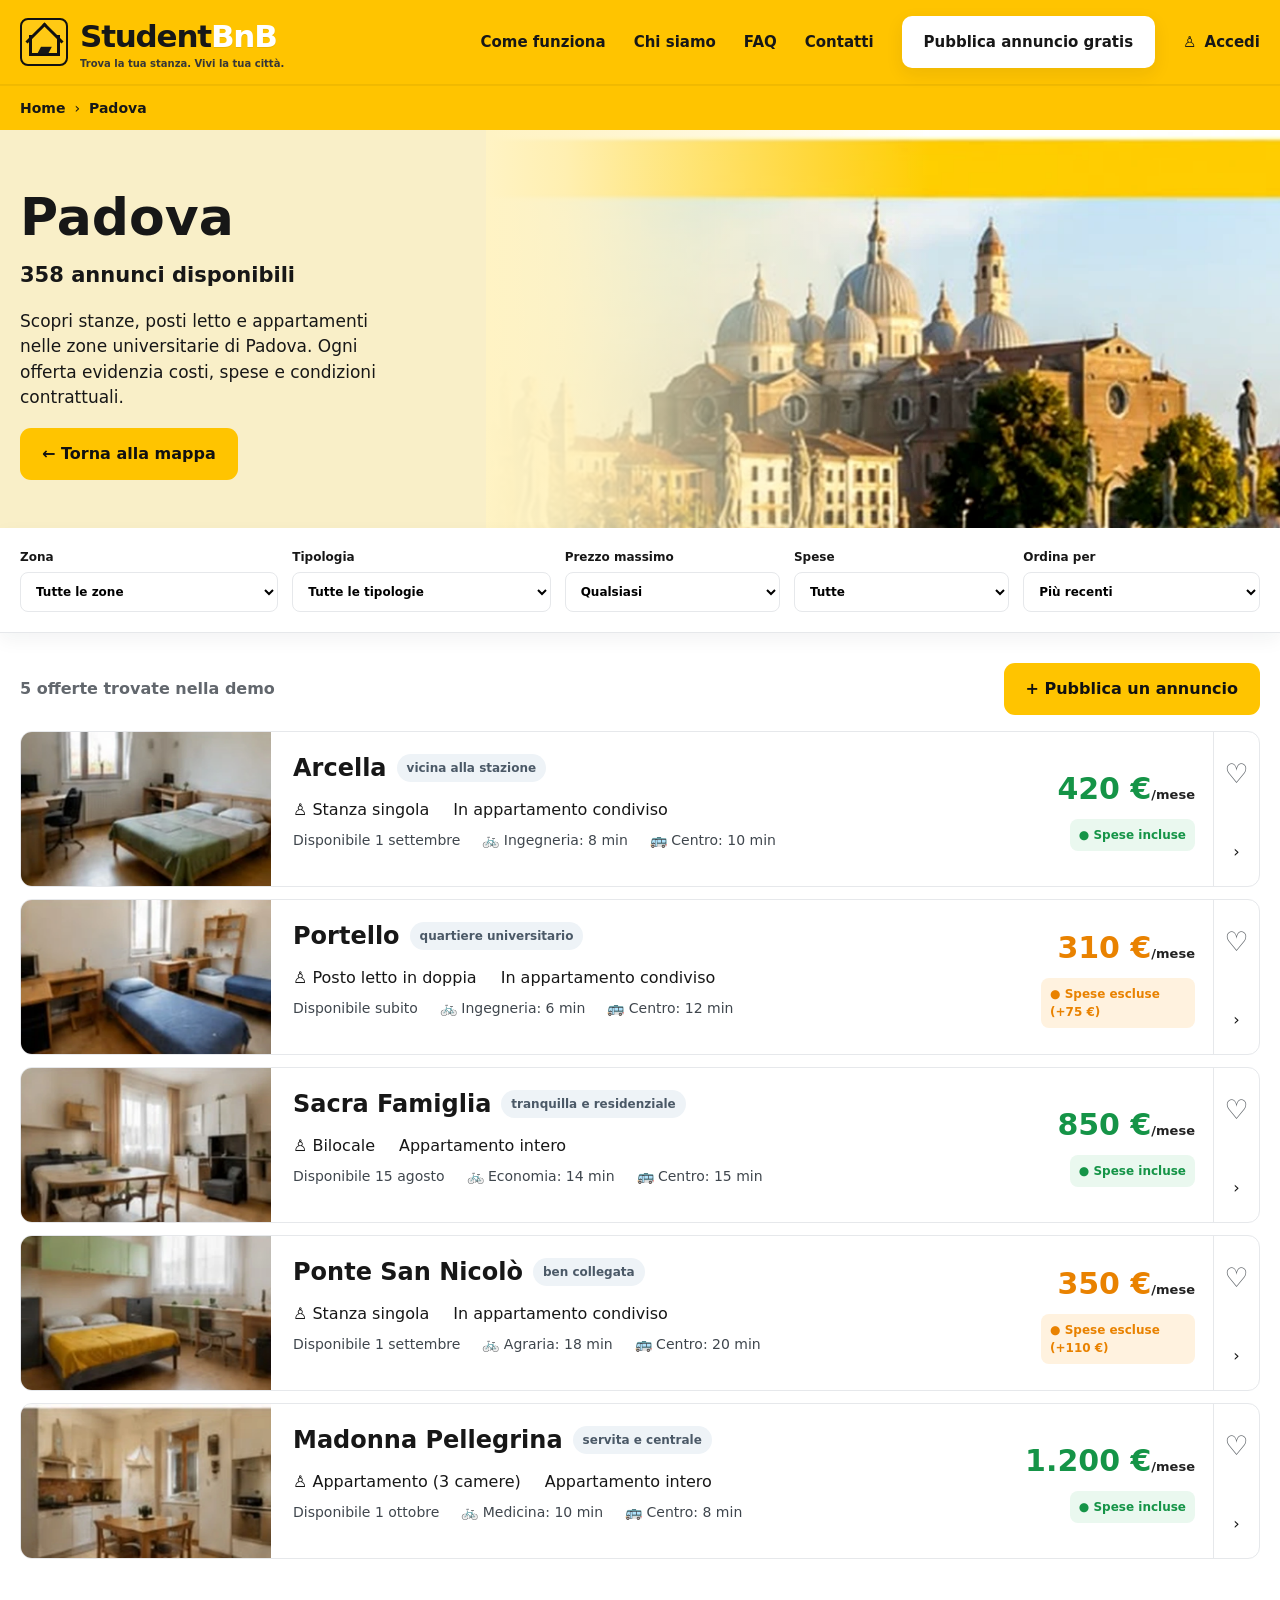
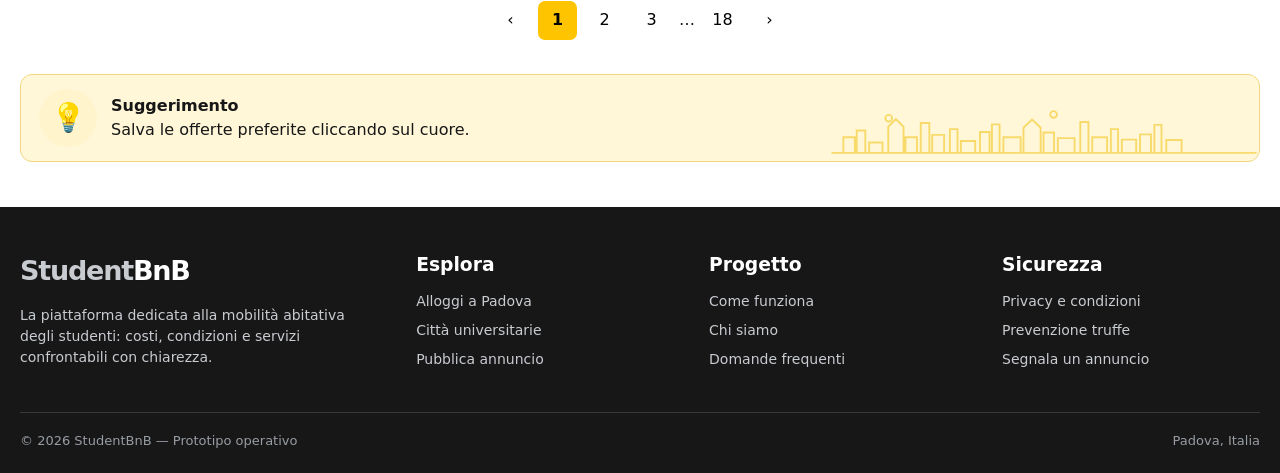
==== padova.html @ 57653663 "Add files via upload" ====
<!doctype html>
<html lang="it">
<head>

<meta charset="utf-8">
<meta name="viewport" content="width=device-width,initial-scale=1">
<meta name="theme-color" content="#ffc400">
<link rel="stylesheet" href="assets/css/style.css">

<title>Alloggi per studenti a Padova | StudentBnB</title>
<meta name="description" content="Stanze, posti letto e appartamenti per studenti a Padova con costi, spese e condizioni confrontabili.">
</head>
<body>

<header class="site-header">
  <div class="container header-inner">
    <a class="brand" href="index.html" aria-label="StudentBnB home">
      <span class="brand-icon" aria-hidden="true"><span class="brand-cap">▰</span></span>
      <span>Student<strong>BnB</strong><small>Trova la tua stanza. Vivi la tua città.</small></span>
    </a>
    <button class="menu-button" aria-label="Apri il menu" aria-expanded="false">☰</button>
    <nav class="main-nav" aria-label="Navigazione principale">
      <a href="index.html#come-funziona">Come funziona</a>
      <a href="index.html#chi-siamo">Chi siamo</a>
      <a href="index.html#faq">FAQ</a>
      <a href="index.html#contatti">Contatti</a>
      <a class="header-cta" href="pubblica.html">Pubblica annuncio gratis</a>
      <a class="account-link" href="#" data-login>♙ <span data-account-label>Accedi</span></a>
    </nav>
  </div>
</header>
<div class="breadcrumb"><div class="container"><a href="index.html">Home</a><span>›</span><strong>Padova</strong></div></div>
<main>
  <section class="city-hero">
    <div class="city-hero-bg" style="background-image:url('assets/img/padova-hero.webp')"></div>
    <div class="container">
      <h1>Padova</h1>
      <h2>358 annunci disponibili</h2>
      <p>Scopri stanze, posti letto e appartamenti nelle zone universitarie di Padova. Ogni offerta evidenzia costi, spese e condizioni contrattuali.</p>
      <a class="btn btn-yellow" href="index.html">← Torna alla mappa</a>
    </div>
  </section>

  <section class="filters" aria-label="Filtri degli annunci">
    <div class="container filter-grid">
      <label>Zona
        <select id="filter-zone">
          <option value="">Tutte le zone</option>
          <option>Arcella</option><option>Portello</option><option>Sacra Famiglia</option>
          <option>Ponte San Nicolò</option><option>Madonna Pellegrina</option>
        </select>
      </label>
      <label>Tipologia
        <select id="filter-type">
          <option value="">Tutte le tipologie</option>
          <option>Stanza singola</option><option>Posto letto in doppia</option>
          <option>Bilocale</option><option>Appartamento (3 camere)</option>
        </select>
      </label>
      <label>Prezzo massimo
        <select id="filter-price">
          <option value="">Qualsiasi</option><option value="350">€ 350</option>
          <option value="450">€ 450</option><option value="700">€ 700</option><option value="1000">€ 1.000</option>
        </select>
      </label>
      <label>Spese
        <select id="filter-expenses">
          <option value="">Tutte</option><option value="included">Incluse</option><option value="excluded">Escluse</option>
        </select>
      </label>
      <label>Ordina per
        <select id="filter-sort">
          <option value="recent">Più recenti</option><option value="price-asc">Prezzo crescente</option>
          <option value="price-desc">Prezzo decrescente</option><option value="zone">Zona</option>
        </select>
      </label>
    </div>
  </section>

  <section class="container">
    <div class="results-bar"><strong id="result-count">5 offerte trovate nella demo</strong><a href="pubblica.html" class="btn btn-yellow">+ Pubblica un annuncio</a></div>
    <div id="listing-results" class="listings" aria-live="polite"></div>
    <div class="pagination" aria-label="Paginazione"><button class="page-btn">‹</button><button class="page-btn active">1</button><button class="page-btn">2</button><button class="page-btn">3</button><span>…</span><button class="page-btn">18</button><button class="page-btn">›</button></div>
    <div class="tip-strip"><span class="icon-circle">💡</span><div><strong>Suggerimento</strong><br><span>Salva le offerte preferite cliccando sul cuore.</span></div></div>
  </section>
</main>

<footer class="site-footer" id="contatti">
  <div class="container">
    <div class="footer-grid">
      <div>
        <a class="brand" href="index.html" style="font-size:27px"><span>Student<strong>BnB</strong></span></a>
        <p>La piattaforma dedicata alla mobilità abitativa degli studenti: costi, condizioni e servizi confrontabili con chiarezza.</p>
      </div>
      <div><h3>Esplora</h3><div class="footer-links"><a href="padova.html">Alloggi a Padova</a><a href="index.html#citta">Città universitarie</a><a href="pubblica.html">Pubblica annuncio</a></div></div>
      <div><h3>Progetto</h3><div class="footer-links"><a href="index.html#come-funziona">Come funziona</a><a href="index.html#chi-siamo">Chi siamo</a><a href="index.html#faq">Domande frequenti</a></div></div>
      <div><h3>Sicurezza</h3><div class="footer-links"><a href="privacy.html">Privacy e condizioni</a><a href="privacy.html#sicurezza">Prevenzione truffe</a><a href="mailto:segnalazioni@studentbnb.it">Segnala un annuncio</a></div></div>
    </div>
    <div class="footer-bottom"><span>© 2026 StudentBnB — Prototipo operativo</span><span>Padova, Italia</span></div>
  </div>
</footer>
<div class="modal-backdrop" id="login-modal" role="dialog" aria-modal="true" aria-labelledby="login-title">
  <div class="modal">
    <button class="modal-close" data-close-modal aria-label="Chiudi">×</button>
    <h2 id="login-title">Accedi alla demo</h2>
    <p>Salva i preferiti e ritrova gli annunci pubblicati da questo dispositivo.</p>
    <form id="login-form">
      <div class="field"><label for="login-email">Email</label><input id="login-email" name="email" type="email" required placeholder="nome@email.it"></div>
      <button class="btn btn-yellow btn-block" type="submit">Continua</button>
    </form>
  </div>
</div>
<div id="toast" class="toast" role="status" aria-live="polite"></div>
<script src="assets/js/data.js"></script>
<script src="assets/js/app.js"></script>
</body>
</html>
---- assets/css/style.css ----
:root{
  --yellow:#ffc400;
  --yellow-dark:#e9ad00;
  --yellow-soft:#fff7d8;
  --ink:#171717;
  --muted:#62676d;
  --line:#e6e8eb;
  --paper:#ffffff;
  --green:#159447;
  --green-soft:#eaf8ef;
  --orange:#e98200;
  --orange-soft:#fff2df;
  --blue:#168bd2;
  --shadow:0 12px 35px rgba(20,31,45,.10);
  --shadow-sm:0 6px 18px rgba(20,31,45,.08);
  --radius:18px;
  --max:1240px;
}
*{box-sizing:border-box}
html{scroll-behavior:smooth}
body{margin:0;font-family:Inter,ui-sans-serif,system-ui,-apple-system,BlinkMacSystemFont,"Segoe UI",sans-serif;color:var(--ink);background:#fff;line-height:1.5}
img{max-width:100%;display:block}
a{color:inherit;text-decoration:none}
button,input,select,textarea{font:inherit}
button{cursor:pointer}
.container{width:min(var(--max),calc(100% - 40px));margin-inline:auto}
.visually-hidden{position:absolute!important;width:1px;height:1px;padding:0;margin:-1px;overflow:hidden;clip:rect(0,0,0,0);white-space:nowrap;border:0}
.hidden{display:none!important}

/* Header */
.site-header{position:sticky;top:0;z-index:50;background:var(--yellow);border-bottom:1px solid rgba(0,0,0,.06)}
.header-inner{height:84px;display:flex;align-items:center;gap:28px}
.brand{display:flex;align-items:center;gap:12px;font-size:31px;font-weight:900;letter-spacing:-1.2px;white-space:nowrap}
.brand-icon{width:48px;height:48px;border:2.5px solid #111;border-radius:8px;display:grid;place-items:center;position:relative;background:rgba(255,255,255,.08)}
.brand-icon:before{content:"";width:25px;height:18px;border:3px solid #111;border-top:0;position:absolute;bottom:8px}
.brand-icon:after{content:"";position:absolute;width:24px;height:24px;border-left:3px solid #111;border-top:3px solid #111;transform:rotate(45deg);top:8px}
.brand-cap{position:absolute;z-index:2;font-size:19px;top:14px}
.brand strong{color:white;text-shadow:0 1px 0 rgba(0,0,0,.08)}
.brand small{display:block;font-size:10px;font-weight:600;letter-spacing:0;color:#373737;margin-top:-4px}
.main-nav{margin-left:auto;display:flex;align-items:center;gap:28px;font-size:15px;font-weight:650}
.main-nav a:hover{text-decoration:underline;text-underline-offset:5px}
.header-cta{background:#fff;padding:15px 22px;border-radius:10px;box-shadow:var(--shadow-sm);font-weight:800!important;text-decoration:none!important}
.account-link{display:flex;align-items:center;gap:8px}
.menu-button{display:none;border:0;background:transparent;font-size:27px;padding:8px}

/* Common */
.btn{border:0;border-radius:11px;padding:14px 22px;font-weight:800;display:inline-flex;align-items:center;justify-content:center;gap:9px;transition:.2s transform,.2s box-shadow,.2s background}
.btn:hover{transform:translateY(-1px);box-shadow:var(--shadow-sm)}
.btn-yellow{background:var(--yellow);color:#111}
.btn-dark{background:#171717;color:#fff}
.btn-white{background:#fff;color:#111;border:1px solid var(--line)}
.btn-green{background:#13a34a;color:#fff}
.btn-blue{background:#168bd2;color:#fff}
.btn-block{width:100%}
.section-title{font-size:34px;line-height:1.15;margin:0 0 24px;letter-spacing:-.8px}
.kicker{text-transform:uppercase;letter-spacing:.12em;font-weight:850;color:#997100;font-size:12px}
.card{border:1px solid var(--line);background:#fff;border-radius:var(--radius);box-shadow:var(--shadow-sm)}
.pill{display:inline-flex;align-items:center;gap:6px;background:#eef3f7;color:#4b5967;padding:5px 10px;border-radius:999px;font-size:12px;font-weight:700}
.notice{border-radius:12px;padding:14px 16px;background:var(--yellow-soft);border:1px solid #f4dd82}
.icon-circle{width:58px;height:58px;border-radius:50%;display:grid;place-items:center;background:#fff4cc;font-size:28px}
.breadcrumb{background:var(--yellow);border-top:1px solid rgba(0,0,0,.05);font-size:14px}
.breadcrumb .container{height:44px;display:flex;align-items:center;gap:9px}
.breadcrumb a{font-weight:650}

/* Homepage */
.home-hero{padding:48px 0 20px;overflow:hidden}
.hero-grid{display:grid;grid-template-columns:minmax(360px,.82fr) minmax(560px,1.18fr);align-items:start;gap:20px}
.hero-copy{padding-top:28px;position:relative;z-index:2}
.hero-copy h1{font-size:58px;line-height:1.04;letter-spacing:-2.4px;margin:0 0 24px;max-width:540px}
.hero-copy h1 span{color:var(--yellow-dark)}
.hero-copy>p{font-size:21px;max-width:430px;margin:0 0 28px;color:#333}
.search-card{width:min(390px,100%);padding:24px;border-radius:18px;background:#fff;border:1px solid var(--line);box-shadow:var(--shadow)}
.search-card h2{font-size:24px;margin:0 0 4px}
.search-card p{margin:0 0 18px;color:var(--muted)}
.field{display:grid;gap:7px;margin-bottom:15px}
.field label,.field-label{font-weight:750;font-size:14px}
.field input,.field select,.field textarea,.select-control{width:100%;border:1px solid #d7dade;border-radius:10px;padding:13px 14px;background:#fff;color:#111;outline:none}
.field input:focus,.field select:focus,.field textarea:focus{border-color:#e6b400;box-shadow:0 0 0 4px rgba(255,196,0,.16)}
.explore-map{display:flex;align-items:center;gap:12px;margin-top:24px;color:#424242}
.explore-arrow{font-size:39px;transform:rotate(-15deg)}
.map-stage{position:relative;min-height:830px;margin-top:-8px}
.map-stage img{width:100%;height:830px;object-fit:contain;object-position:center top;filter:drop-shadow(0 12px 16px rgba(45,65,85,.07))}
.map-hotspot{position:absolute;border:0;background:rgba(255,196,0,.001);border-radius:18px;z-index:2}
.map-hotspot:hover,.map-hotspot:focus{outline:4px solid rgba(255,196,0,.35);background:rgba(255,196,0,.10)}
.hot-padova{left:52%;top:12%;width:22%;height:14%}
.hot-bologna{left:43%;top:25%;width:22%;height:11%}
.hot-roma{left:40%;top:51%;width:20%;height:12%}
.hot-milano{left:16%;top:6%;width:23%;height:15%}
.hot-torino{left:0;top:13%;width:19%;height:16%}
.hot-firenze{left:32%;top:36%;width:22%;height:12%}
.hot-napoli{left:58%;top:63%;width:22%;height:12%}
.hot-palermo{left:40%;top:82%;width:25%;height:14%}
.value-strip{display:grid;grid-template-columns:repeat(3,1fr);gap:24px;margin-top:14px;position:relative;z-index:3;padding-bottom:44px}
.value-item{display:flex;gap:14px;align-items:center}
.value-item h3{font-size:17px;margin:0 0 3px}
.value-item p{font-size:14px;margin:0;color:var(--muted)}
.city-section{border-top:1px solid var(--line);padding:38px 0 54px}
.city-grid{display:grid;grid-template-columns:repeat(8,1fr);gap:14px}
.city-card{position:relative;border-radius:16px;overflow:hidden;aspect-ratio:.68;box-shadow:var(--shadow-sm);transition:.2s transform}
.city-card:hover{transform:translateY(-4px)}
.city-card img{width:100%;height:100%;object-fit:cover}
.city-card:after{display:none}
.city-card strong{position:absolute;width:1px;height:1px;overflow:hidden;clip:rect(0 0 0 0);white-space:nowrap}
.publish-banner{margin:10px 0 38px;background:linear-gradient(90deg,#fff8e4,#fff1bd);border:1px solid #f0d47c;border-radius:18px;display:grid;grid-template-columns:140px 1fr auto 260px;align-items:center;overflow:hidden;min-height:148px}
.student-illustration{font-size:78px;text-align:center}
.publish-banner h3{font-size:26px;margin:0 0 3px}
.publish-banner p{margin:0;color:#444}
.room-illustration{height:148px;background:linear-gradient(135deg,#f3e0b8,#f7f1e1);position:relative}
.room-illustration:before{content:"🛏️";font-size:88px;position:absolute;right:30px;bottom:8px}
.stats-strip{display:grid;grid-template-columns:repeat(4,1fr);border:1px solid var(--line);border-radius:18px;padding:24px 12px;margin-bottom:55px}
.stat{display:flex;align-items:center;gap:14px;padding:0 24px;border-right:1px solid var(--line)}
.stat:last-child{border-right:0}
.stat-icon{font-size:30px}
.stat strong{display:block;font-size:20px}
.stat span{color:var(--muted);font-size:13px}

/* City page */
.city-hero{position:relative;min-height:330px;background:#f9efc8;overflow:hidden}
.city-hero-bg{position:absolute;inset:0 0 0 38%;background-size:cover;background-position:center}
.city-hero-bg:before{content:"";position:absolute;inset:0;background:linear-gradient(90deg,#fff3c4 0%,rgba(255,243,196,.9) 10%,rgba(255,243,196,0) 56%)}
.city-hero .container{position:relative;z-index:2;padding-top:48px;padding-bottom:48px}
.city-hero h1{font-size:52px;margin:0 0 4px}
.city-hero h2{font-size:21px;margin:0 0 12px}
.city-hero p{max-width:390px;font-size:17px}
.filters{position:sticky;top:84px;z-index:20;background:#fff;border-bottom:1px solid var(--line);box-shadow:0 7px 18px rgba(20,31,45,.05)}
.filter-grid{display:grid;grid-template-columns:1.2fr 1.2fr 1fr 1fr 1.1fr;gap:14px;padding:20px 0}
.filter-grid label{font-size:12px;font-weight:800;display:grid;gap:6px}
.filter-grid select{border:1px solid var(--line);padding:11px;border-radius:8px;background:#fff}
.results-bar{display:flex;align-items:center;justify-content:space-between;margin:30px 0 16px;color:var(--muted)}
.listings{display:grid;gap:12px;padding-bottom:30px}
.listing-card{border:1px solid var(--line);display:grid;grid-template-columns:250px 1fr 190px 46px;border-radius:12px;overflow:hidden;background:#fff;min-height:154px;transition:.18s box-shadow,.18s transform}
.listing-card:hover{box-shadow:var(--shadow);transform:translateY(-1px)}
.listing-image{width:100%;height:100%;min-height:154px;object-fit:cover}
.listing-main{padding:18px 22px}
.listing-title-row{display:flex;align-items:center;gap:10px;flex-wrap:wrap}
.listing-main h3{margin:0;font-size:24px}
.listing-meta{display:flex;gap:24px;margin:12px 0 8px;flex-wrap:wrap}
.listing-submeta{display:flex;gap:22px;color:#3f464d;font-size:14px;flex-wrap:wrap}
.listing-price{display:flex;flex-direction:column;align-items:flex-end;justify-content:center;padding:18px}
.price{font-size:30px;font-weight:900;color:var(--green);white-space:nowrap}
.price small{font-size:13px;color:#222}
.price.expenses-out{color:var(--orange)}
.expenses-badge{font-size:12px;font-weight:800;border-radius:8px;padding:7px 9px;margin-top:8px}
.included{background:var(--green-soft);color:var(--green)}
.excluded{background:var(--orange-soft);color:var(--orange)}
.listing-actions{display:grid;place-items:center;border-left:1px solid var(--line)}
.favorite-button{border:0;background:transparent;font-size:27px;color:#5d6267}
.favorite-button.active{color:#df4756}
.empty-state{text-align:center;padding:60px 20px;border:1px dashed #ccd1d6;border-radius:16px;color:var(--muted)}
.pagination{display:flex;align-items:center;justify-content:center;gap:8px;margin:12px 0 34px}
.page-btn{width:39px;height:39px;border:0;border-radius:7px;background:#fff}
.page-btn.active{background:var(--yellow);font-weight:900}
.tip-strip{display:flex;align-items:center;gap:14px;background:var(--yellow-soft);border:1px solid #f1d87f;border-radius:12px;padding:14px 18px;margin-bottom:45px;position:relative;overflow:hidden}
.tip-strip:after{content:"";background:url("../img/skyline.svg") right bottom/430px auto no-repeat;position:absolute;inset:0;pointer-events:none}

/* Detail */
.detail-page{padding:28px 0 52px}
.detail-title-row{display:grid;grid-template-columns:1fr auto auto;gap:18px;align-items:start;margin-bottom:18px}
.detail-title-row h1{font-size:36px;margin:0 0 10px}
.top-meta{display:flex;gap:22px;flex-wrap:wrap;color:#454b50}
.detail-price{text-align:right}
.detail-price .price{font-size:36px}
.gallery-contact{display:grid;grid-template-columns:minmax(0,1fr) 350px;gap:22px}
.gallery{display:grid;grid-template-columns:minmax(0,1fr) 190px;gap:10px;height:500px}
.main-photo{width:100%;height:500px;object-fit:cover;border-radius:13px}
.thumbs{display:grid;grid-template-rows:repeat(3,1fr);gap:10px}
.thumb{border:0;padding:0;background:none;border-radius:10px;overflow:hidden;position:relative}
.thumb img{width:100%;height:100%;object-fit:cover}
.contact-card{padding:20px;border:1px solid var(--line);border-radius:13px;align-self:stretch}
.contact-card h2{margin:0 0 6px;font-size:20px}
.contact-card p{font-size:14px;margin:0 0 14px}
.contact-stack{display:grid;gap:10px}
.safety-box{margin-top:16px;background:var(--green-soft);border-left:4px solid var(--green);padding:14px;border-radius:8px;font-size:13px}
.distance-strip{display:grid;grid-template-columns:repeat(5,1fr);border:1px solid var(--line);border-radius:12px;margin:20px 0;overflow:hidden}
.distance-item{padding:17px;display:flex;align-items:center;gap:10px;border-right:1px solid var(--line)}
.distance-item:last-child{border-right:0}
.distance-item span{font-size:13px}
.distance-item strong{display:block;font-size:15px}
.detail-grid{display:grid;grid-template-columns:1fr 1fr .72fr;gap:16px;margin-bottom:16px}
.info-card{padding:20px;border:1px solid var(--line);border-radius:12px}
.info-card h2{font-size:18px;margin:0 0 14px}
.definition-list{display:grid;grid-template-columns:1fr 1fr;gap:7px 18px;font-size:14px}
.definition-list dt{color:#555}
.definition-list dd{margin:0;font-weight:650}
.check-list,.bullet-list{margin:0;padding:0;list-style:none;display:grid;gap:9px}
.check-list li:before{content:"✓";color:var(--green);font-weight:900;margin-right:9px}
.bullet-list li:before{content:"•";color:var(--yellow-dark);font-weight:900;margin-right:9px}
.cost-card{background:#fff9e8}
.cost-card .price{margin:8px 0}
.description-grid{display:grid;grid-template-columns:1.35fr .65fr;gap:16px;margin-bottom:16px}
.description-columns{display:grid;grid-template-columns:1fr 1fr;gap:28px;margin-top:18px}
.map-card img{border-radius:10px;margin-bottom:12px}
.detail-footer-grid{display:grid;grid-template-columns:repeat(3,1fr);gap:16px}

/* Publish */
.form-shell{padding:38px 0 60px;background:#fafbfc}
.form-heading{text-align:center;max-width:780px;margin:0 auto 30px}
.form-heading h1{font-size:42px;margin:0 0 10px}
.form-heading p{color:var(--muted);font-size:18px}
.progress{display:grid;grid-template-columns:repeat(4,1fr);max-width:880px;margin:0 auto 30px}
.progress-step{text-align:center;position:relative;font-size:13px;font-weight:750;color:#777}
.progress-step:before{content:attr(data-step);width:34px;height:34px;border-radius:50%;display:grid;place-items:center;margin:0 auto 7px;background:#e7e9ec;color:#555;position:relative;z-index:2}
.progress-step:not(:last-child):after{content:"";position:absolute;height:3px;background:#e7e9ec;top:16px;left:50%;right:-50%}
.progress-step.active{color:#111}
.progress-step.active:before{background:var(--yellow);color:#111}
.publish-form{max-width:980px;margin:auto}
.form-section{padding:28px;margin-bottom:18px}
.form-section h2{font-size:23px;margin:0 0 7px}
.form-section>p{margin:0 0 22px;color:var(--muted)}
.form-grid{display:grid;grid-template-columns:repeat(2,1fr);gap:16px}
.form-grid.three{grid-template-columns:repeat(3,1fr)}
.full{grid-column:1/-1}
.checkbox-grid{display:grid;grid-template-columns:repeat(3,1fr);gap:10px}
.check-option{display:flex;align-items:center;gap:9px;border:1px solid var(--line);border-radius:9px;padding:12px}
.form-actions{display:flex;justify-content:space-between;gap:16px;margin-top:24px}
.preview-box{display:none;margin-top:22px}
.preview-box.active{display:block}
.success-message{display:none;background:var(--green-soft);border:1px solid #a8dfbd;border-radius:14px;padding:22px;margin-top:18px}
.success-message.active{display:block}

/* Modal and toast */
.modal-backdrop{position:fixed;inset:0;background:rgba(0,0,0,.42);display:none;align-items:center;justify-content:center;z-index:100;padding:20px}
.modal-backdrop.active{display:flex}
.modal{background:#fff;width:min(460px,100%);padding:28px;border-radius:18px;box-shadow:var(--shadow)}
.modal h2{margin:0 0 6px}
.modal-close{float:right;border:0;background:transparent;font-size:24px}
.toast{position:fixed;right:20px;bottom:20px;background:#171717;color:#fff;padding:14px 18px;border-radius:10px;box-shadow:var(--shadow);z-index:200;transform:translateY(120px);opacity:0;transition:.25s}
.toast.show{transform:translateY(0);opacity:1}

/* Footer */
.site-footer{background:#171717;color:#fff;padding:44px 0 22px}
.footer-grid{display:grid;grid-template-columns:1.4fr repeat(3,1fr);gap:35px}
.footer-grid h3{margin:0 0 12px}
.footer-grid p,.footer-grid a{color:#c8cbd0;font-size:14px}
.footer-links{display:grid;gap:8px}
.footer-bottom{border-top:1px solid #36393d;margin-top:30px;padding-top:18px;color:#989da3;font-size:13px;display:flex;justify-content:space-between}

/* Responsive */
@media(max-width:1050px){
  .hero-grid{grid-template-columns:1fr 1.15fr}
  .hero-copy h1{font-size:49px}
  .map-stage,.map-stage img{height:720px;min-height:720px}
  .city-grid{grid-template-columns:repeat(4,1fr)}
  .listing-card{grid-template-columns:210px 1fr 170px 42px}
  .gallery-contact{grid-template-columns:1fr 310px}
  .gallery{grid-template-columns:1fr 145px}
}
@media(max-width:820px){
  .container{width:min(100% - 28px,var(--max))}
  .header-inner{height:72px}
  .brand{font-size:25px}
  .brand-icon{width:40px;height:40px}
  .menu-button{display:block;margin-left:auto}
  .main-nav{position:absolute;display:none;top:72px;left:0;right:0;background:#fff;padding:18px 22px;box-shadow:var(--shadow);flex-direction:column;align-items:stretch;gap:8px}
  .main-nav.open{display:flex}
  .main-nav a{padding:10px}
  .hero-grid{grid-template-columns:1fr}
  .hero-copy{text-align:center;padding-top:10px}
  .hero-copy h1{font-size:46px;margin-inline:auto}
  .hero-copy>p{margin-inline:auto}
  .search-card{margin-inline:auto;text-align:left}
  .explore-map{justify-content:center}
  .map-stage{min-height:710px;height:710px;margin-top:0}
  .map-stage img{height:710px}
  .value-strip{margin-top:0;grid-template-columns:1fr;max-width:620px}
  .city-grid{grid-template-columns:repeat(4,1fr)}
  .publish-banner{grid-template-columns:110px 1fr auto}
  .room-illustration{display:none}
  .stats-strip{grid-template-columns:repeat(2,1fr);gap:20px}
  .stat:nth-child(2){border-right:0}
  .filter-grid{grid-template-columns:repeat(2,1fr)}
  .filters{top:72px}
  .listing-card{grid-template-columns:180px 1fr 150px}
  .listing-actions{grid-column:3;grid-row:1;align-self:start;border:0;justify-self:end}
  .gallery-contact{grid-template-columns:1fr}
  .gallery{height:430px}
  .main-photo{height:430px}
  .detail-grid{grid-template-columns:1fr 1fr}
  .cost-card{grid-column:1/-1}
  .description-grid{grid-template-columns:1fr}
  .distance-strip{grid-template-columns:repeat(3,1fr)}
  .distance-item:nth-child(3){border-right:0}
  .distance-item:nth-child(n+4){border-top:1px solid var(--line)}
  .form-grid.three{grid-template-columns:1fr 1fr}
  .checkbox-grid{grid-template-columns:repeat(2,1fr)}
  .footer-grid{grid-template-columns:1fr 1fr}
}
@media(max-width:590px){
  .home-hero{padding-top:28px}
  .hero-copy h1{font-size:38px;letter-spacing:-1.5px}
  .hero-copy>p{font-size:18px}
  .map-stage,.map-stage img{height:560px;min-height:560px}
  .city-grid{grid-template-columns:repeat(2,1fr)}
  .publish-banner{grid-template-columns:1fr;text-align:center;padding:24px}
  .student-illustration{font-size:60px}
  .publish-banner .btn{margin-top:14px}
  .stats-strip{grid-template-columns:1fr}
  .stat{border-right:0;border-bottom:1px solid var(--line);padding:15px}
  .stat:last-child{border-bottom:0}
  .city-hero{min-height:360px}
  .city-hero-bg{inset:0;background-position:65% center;opacity:.48}
  .city-hero-bg:before{background:linear-gradient(90deg,#fff3c4 0%,rgba(255,243,196,.75) 100%)}
  .city-hero h1{font-size:42px}
  .filter-grid{grid-template-columns:1fr 1fr;gap:9px}
  .filter-grid label:last-child{grid-column:1/-1}
  .listing-card{grid-template-columns:122px 1fr;min-height:145px}
  .listing-image{min-height:145px}
  .listing-main{padding:14px}
  .listing-main h3{font-size:19px}
  .listing-meta,.listing-submeta{gap:8px;font-size:12px}
  .listing-price{grid-column:2;padding:0 14px 14px;align-items:flex-start}
  .listing-actions{grid-column:2}
  .price{font-size:24px}
  .detail-title-row{grid-template-columns:1fr auto}
  .detail-title-row h1{font-size:29px}
  .detail-price{grid-column:1}
  .gallery{height:auto;grid-template-columns:1fr}
  .main-photo{height:330px}
  .thumbs{grid-template-columns:repeat(3,1fr);grid-template-rows:110px}
  .distance-strip{grid-template-columns:1fr 1fr}
  .distance-item:nth-child(2n){border-right:0}
  .distance-item:nth-child(n+3){border-top:1px solid var(--line)}
  .detail-grid,.detail-footer-grid{grid-template-columns:1fr}
  .description-columns{grid-template-columns:1fr}
  .form-heading h1{font-size:34px}
  .form-section{padding:20px}
  .form-grid,.form-grid.three{grid-template-columns:1fr}
  .checkbox-grid{grid-template-columns:1fr}
  .progress-step span{display:none}
  .footer-grid{grid-template-columns:1fr}
  .footer-bottom{flex-direction:column;gap:8px}
}
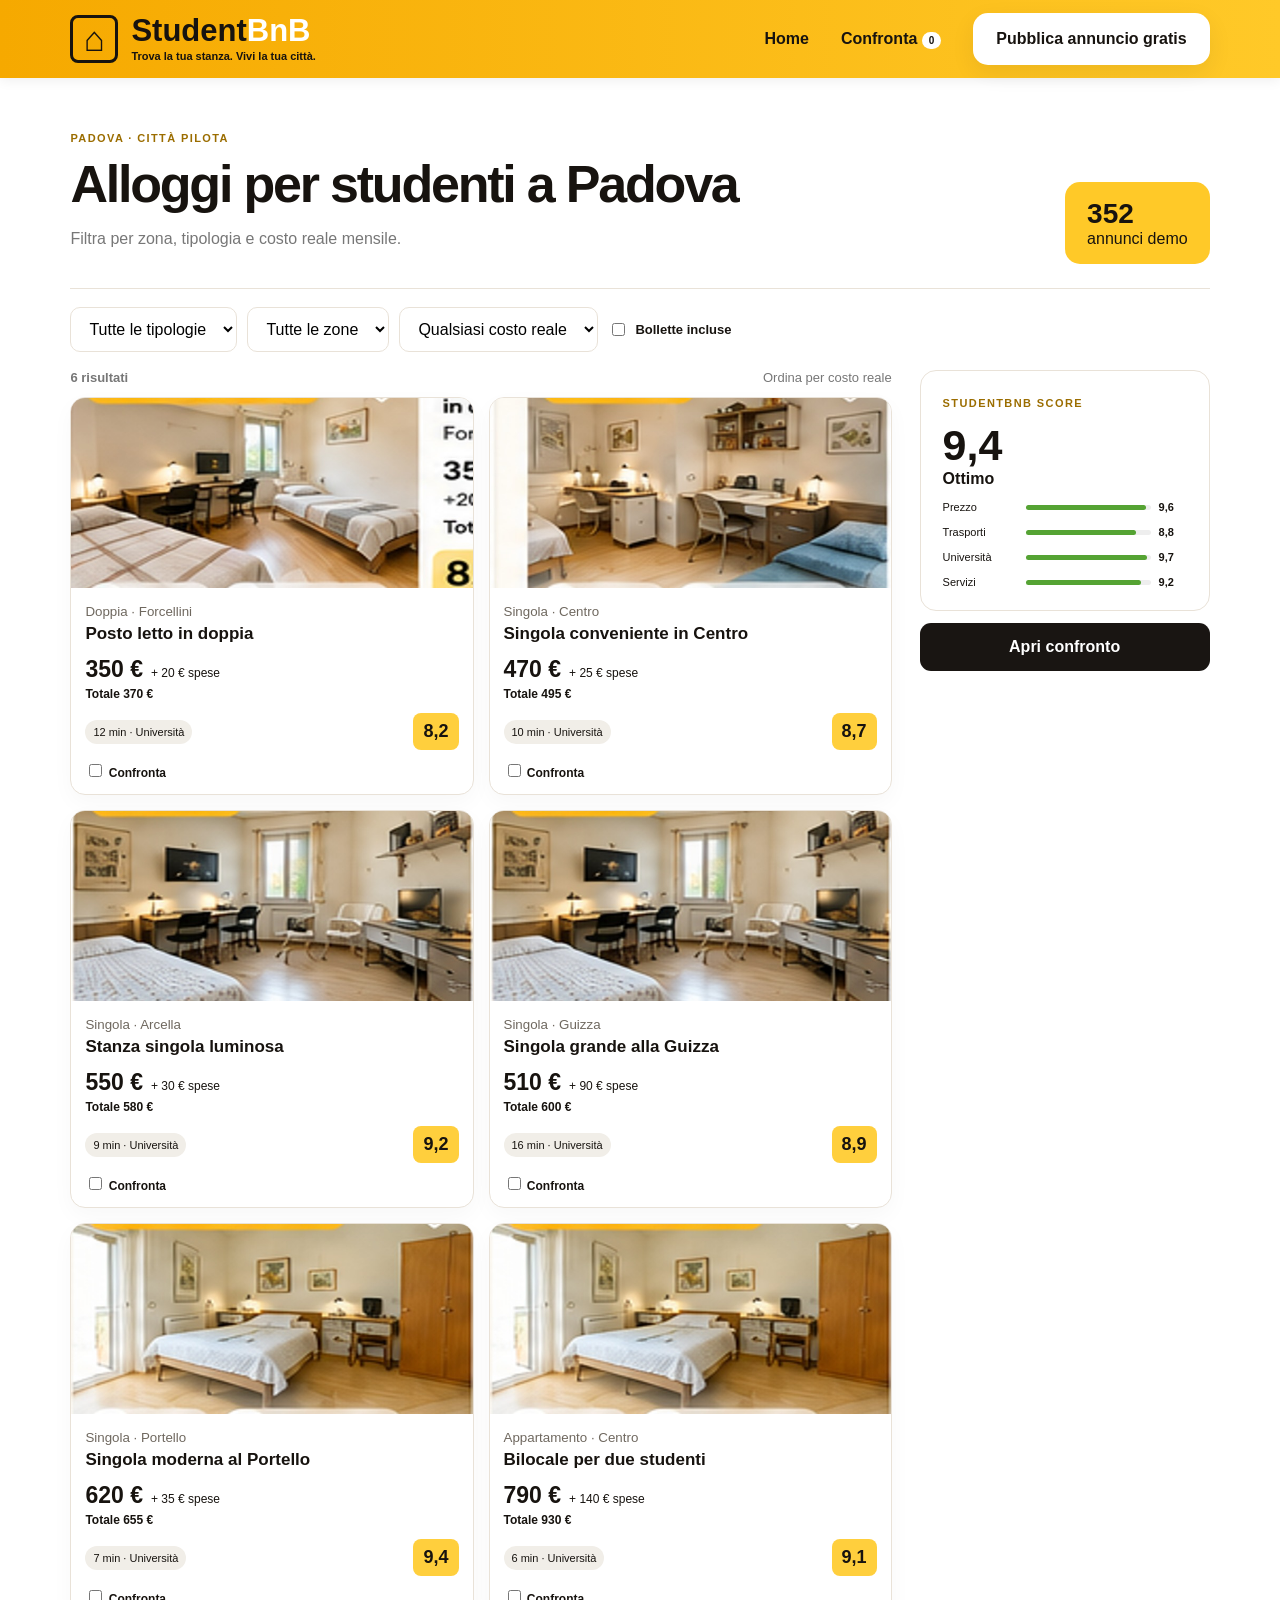
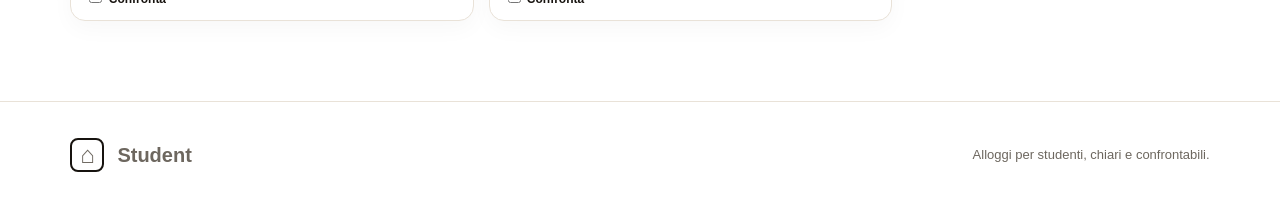
==== commit 1ae70b51: "Add files via upload" ====
--- a/padova.html
+++ b/padova.html
@@ -1,117 +1,42 @@
 <!doctype html>
-<html lang="it">
-<head>
+<html lang="it"><head><meta charset="utf-8"><meta name="viewport" content="width=device-width,initial-scale=1">
+<title>Padova — StudentBnB</title><link rel="stylesheet" href="css/style.css"></head>
+<body>
+<header class="site-header compact">
+  <a class="logo" href="index.html"><span class="logo-house">⌂</span><span><b>Student</b><strong>BnB</strong><small>Trova la tua stanza. Vivi la tua città.</small></span></a>
+  <nav><a href="index.html">Home</a><a href="compare.html">Confronta <span id="compareCount" class="badge">0</span></a><a class="publish" href="pubblica.html">Pubblica annuncio gratis</a></nav>
+</header>
+<main class="page">
+<section class="city-heading">
+  <div><span class="eyebrow">PADOVA · CITTÀ PILOTA</span><h1>Alloggi per studenti a Padova</h1><p>Filtra per zona, tipologia e costo reale mensile.</p></div>
+  <div class="city-score"><b>352</b><span>annunci demo</span></div>
+</section>
 
-<meta charset="utf-8">
-<meta name="viewport" content="width=device-width,initial-scale=1">
-<meta name="theme-color" content="#ffc400">
-<link rel="stylesheet" href="assets/css/style.css">
+<section class="filters">
+  <select id="typeFilter"><option value="all">Tutte le tipologie</option><option>Singola</option><option>Doppia</option><option>Appartamento</option></select>
+  <select id="zoneFilter"><option value="all">Tutte le zone</option><option>Arcella</option><option>Portello</option><option>Centro</option><option>Guizza</option><option>Forcellini</option></select>
+  <select id="priceFilter"><option value="9999">Qualsiasi costo reale</option><option value="550">Fino a 550 €</option><option value="650">Fino a 650 €</option><option value="800">Fino a 800 €</option></select>
+  <label><input id="billsFilter" type="checkbox"> Bollette incluse</label>
+</section>
 
-<title>Alloggi per studenti a Padova | StudentBnB</title>
-<meta name="description" content="Stanze, posti letto e appartamenti per studenti a Padova con costi, spese e condizioni confrontabili.">
-</head>
-<body>
-
-<header class="site-header">
-  <div class="container header-inner">
-    <a class="brand" href="index.html" aria-label="StudentBnB home">
-      <span class="brand-icon" aria-hidden="true"><span class="brand-cap">▰</span></span>
-      <span>Student<strong>BnB</strong><small>Trova la tua stanza. Vivi la tua città.</small></span>
-    </a>
-    <button class="menu-button" aria-label="Apri il menu" aria-expanded="false">☰</button>
-    <nav class="main-nav" aria-label="Navigazione principale">
-      <a href="index.html#come-funziona">Come funziona</a>
-      <a href="index.html#chi-siamo">Chi siamo</a>
-      <a href="index.html#faq">FAQ</a>
-      <a href="index.html#contatti">Contatti</a>
-      <a class="header-cta" href="pubblica.html">Pubblica annuncio gratis</a>
-      <a class="account-link" href="#" data-login>♙ <span data-account-label>Accedi</span></a>
-    </nav>
+<section class="listing-layout">
+  <div>
+    <div class="results-meta"><b><span id="resultCount">0</span> risultati</b><span>Ordina per costo reale</span></div>
+    <div id="listingGrid" class="listing-grid"></div>
   </div>
-</header>
-<div class="breadcrumb"><div class="container"><a href="index.html">Home</a><span>›</span><strong>Padova</strong></div></div>
-<main>
-  <section class="city-hero">
-    <div class="city-hero-bg" style="background-image:url('assets/img/padova-hero.webp')"></div>
-    <div class="container">
-      <h1>Padova</h1>
-      <h2>358 annunci disponibili</h2>
-      <p>Scopri stanze, posti letto e appartamenti nelle zone universitarie di Padova. Ogni offerta evidenzia costi, spese e condizioni contrattuali.</p>
-      <a class="btn btn-yellow" href="index.html">← Torna alla mappa</a>
+  <aside>
+    <div class="score-panel">
+      <span class="eyebrow">STUDENTBNB SCORE</span>
+      <strong>9,4</strong><b>Ottimo</b>
+      <div class="scoreline"><span>Prezzo</span><i style="--w:96%"></i><b>9,6</b></div>
+      <div class="scoreline"><span>Trasporti</span><i style="--w:88%"></i><b>8,8</b></div>
+      <div class="scoreline"><span>Università</span><i style="--w:97%"></i><b>9,7</b></div>
+      <div class="scoreline"><span>Servizi</span><i style="--w:92%"></i><b>9,2</b></div>
     </div>
-  </section>
-
-  <section class="filters" aria-label="Filtri degli annunci">
-    <div class="container filter-grid">
-      <label>Zona
-        <select id="filter-zone">
-          <option value="">Tutte le zone</option>
-          <option>Arcella</option><option>Portello</option><option>Sacra Famiglia</option>
-          <option>Ponte San Nicolò</option><option>Madonna Pellegrina</option>
-        </select>
-      </label>
-      <label>Tipologia
-        <select id="filter-type">
-          <option value="">Tutte le tipologie</option>
-          <option>Stanza singola</option><option>Posto letto in doppia</option>
-          <option>Bilocale</option><option>Appartamento (3 camere)</option>
-        </select>
-      </label>
-      <label>Prezzo massimo
-        <select id="filter-price">
-          <option value="">Qualsiasi</option><option value="350">€ 350</option>
-          <option value="450">€ 450</option><option value="700">€ 700</option><option value="1000">€ 1.000</option>
-        </select>
-      </label>
-      <label>Spese
-        <select id="filter-expenses">
-          <option value="">Tutte</option><option value="included">Incluse</option><option value="excluded">Escluse</option>
-        </select>
-      </label>
-      <label>Ordina per
-        <select id="filter-sort">
-          <option value="recent">Più recenti</option><option value="price-asc">Prezzo crescente</option>
-          <option value="price-desc">Prezzo decrescente</option><option value="zone">Zona</option>
-        </select>
-      </label>
-    </div>
-  </section>
-
-  <section class="container">
-    <div class="results-bar"><strong id="result-count">5 offerte trovate nella demo</strong><a href="pubblica.html" class="btn btn-yellow">+ Pubblica un annuncio</a></div>
-    <div id="listing-results" class="listings" aria-live="polite"></div>
-    <div class="pagination" aria-label="Paginazione"><button class="page-btn">‹</button><button class="page-btn active">1</button><button class="page-btn">2</button><button class="page-btn">3</button><span>…</span><button class="page-btn">18</button><button class="page-btn">›</button></div>
-    <div class="tip-strip"><span class="icon-circle">💡</span><div><strong>Suggerimento</strong><br><span>Salva le offerte preferite cliccando sul cuore.</span></div></div>
-  </section>
+    <a class="black-btn full" href="compare.html">Apri confronto</a>
+  </aside>
+</section>
 </main>
-
-<footer class="site-footer" id="contatti">
-  <div class="container">
-    <div class="footer-grid">
-      <div>
-        <a class="brand" href="index.html" style="font-size:27px"><span>Student<strong>BnB</strong></span></a>
-        <p>La piattaforma dedicata alla mobilità abitativa degli studenti: costi, condizioni e servizi confrontabili con chiarezza.</p>
-      </div>
-      <div><h3>Esplora</h3><div class="footer-links"><a href="padova.html">Alloggi a Padova</a><a href="index.html#citta">Città universitarie</a><a href="pubblica.html">Pubblica annuncio</a></div></div>
-      <div><h3>Progetto</h3><div class="footer-links"><a href="index.html#come-funziona">Come funziona</a><a href="index.html#chi-siamo">Chi siamo</a><a href="index.html#faq">Domande frequenti</a></div></div>
-      <div><h3>Sicurezza</h3><div class="footer-links"><a href="privacy.html">Privacy e condizioni</a><a href="privacy.html#sicurezza">Prevenzione truffe</a><a href="mailto:segnalazioni@studentbnb.it">Segnala un annuncio</a></div></div>
-    </div>
-    <div class="footer-bottom"><span>© 2026 StudentBnB — Prototipo operativo</span><span>Padova, Italia</span></div>
-  </div>
-</footer>
-<div class="modal-backdrop" id="login-modal" role="dialog" aria-modal="true" aria-labelledby="login-title">
-  <div class="modal">
-    <button class="modal-close" data-close-modal aria-label="Chiudi">×</button>
-    <h2 id="login-title">Accedi alla demo</h2>
-    <p>Salva i preferiti e ritrova gli annunci pubblicati da questo dispositivo.</p>
-    <form id="login-form">
-      <div class="field"><label for="login-email">Email</label><input id="login-email" name="email" type="email" required placeholder="nome@email.it"></div>
-      <button class="btn btn-yellow btn-block" type="submit">Continua</button>
-    </form>
-  </div>
-</div>
-<div id="toast" class="toast" role="status" aria-live="polite"></div>
-<script src="assets/js/data.js"></script>
-<script src="assets/js/app.js"></script>
-</body>
-</html>+<footer><div class="logo footer-logo"><span class="logo-house">⌂</span><span><b>Student</b><strong>BnB</strong></span></div><p>Alloggi per studenti, chiari e confrontabili.</p></footer>
+<script src="js/data.js"></script><script src="js/app.js"></script>
+</body></html>
--- a/css/style.css
+++ b/css/style.css
@@ -0,0 +1,22 @@
+:root{--yellow:#fdbb12;--yellow2:#ffc928;--ink:#17130f;--muted:#6d675f;--line:#e9e2d8;--soft:#fffaf0;--green:#317c53;--radius:18px}
+*{box-sizing:border-box}html{scroll-behavior:smooth}body{margin:0;font-family:Arial,Helvetica,sans-serif;color:var(--ink);background:#fff}a{color:inherit;text-decoration:none}button,select,input,textarea{font:inherit}
+.site-header{height:96px;padding:0 5.5vw;display:flex;align-items:center;justify-content:space-between;background:linear-gradient(90deg,#f6a900,#ffc928);position:sticky;top:0;z-index:20;box-shadow:0 2px 12px #00000012}.site-header.compact{height:78px}
+.logo{display:flex;align-items:center;gap:13px;font-size:31px;font-weight:900;line-height:.9}.logo strong{color:#fff}.logo small{display:block;font-size:11px;font-weight:700;margin-top:7px}.logo-house{width:48px;height:48px;border:3px solid var(--ink);border-radius:8px;display:grid;place-items:center;font-size:35px}
+.site-header nav{display:flex;align-items:center;gap:32px;font-weight:800}.publish{background:#fff;padding:17px 23px;border-radius:15px;box-shadow:0 8px 24px #00000012}.menu{display:none;border:0;background:transparent;font-size:28px}
+.hero{display:grid;grid-template-columns:.92fr 1.08fr;min-height:690px;padding:74px 5.5vw 25px;gap:25px;overflow:hidden;background:linear-gradient(180deg,#fff,#fffdf9)}
+.hero-copy h1{font-size:clamp(52px,5.3vw,82px);line-height:.98;letter-spacing:-3.2px;margin:10px 0 24px}.hero-copy h1 em{font-style:normal;color:#eaa107}.hero-copy>p{font-size:21px;line-height:1.45;color:#605b55;max-width:590px}
+.trust-row{display:flex;gap:22px;margin:28px 0 26px}.trust-row>div{display:grid;grid-template-columns:36px 1fr;column-gap:7px;align-items:center}.trust-row span{grid-row:1/3;font-size:26px;color:#eaa107}.trust-row b{font-size:12px}.trust-row small{font-size:11px;color:#777}
+.search-panel{display:grid;grid-template-columns:1.2fr 1fr 1fr auto;border:1px solid var(--line);background:#fff;padding:12px;border-radius:16px;box-shadow:0 16px 42px #8f722515;gap:10px}.search-panel div{padding:4px 9px}.search-panel label{display:block;font-size:11px;font-weight:800;margin-bottom:6px}.search-panel select{width:100%;padding:11px;border:1px solid var(--line);border-radius:10px;background:#fff}.search-panel button,.black-btn{border:0;background:#191512;color:#fff;border-radius:11px;padding:15px 20px;font-weight:900;display:inline-flex;align-items:center;justify-content:center;cursor:pointer}
+.map-wrap{position:relative;display:flex;align-items:center;justify-content:center}.map-wrap img{width:118%;max-width:none;transform:translateX(-2%);mix-blend-mode:multiply}.map-hotspot{position:absolute}.padova-hotspot{width:16%;height:16%;left:57%;top:20%}
+.feature-strip{padding:26px 5.5vw 34px;display:grid;grid-template-columns:repeat(3,1fr);gap:16px;background:#fff}.feature-strip article{border:1px solid #eadfce;border-radius:16px;padding:20px;display:flex;gap:18px;align-items:center;box-shadow:0 8px 24px #66521a0b}.feature-icon{width:58px;height:58px;background:var(--yellow2);border-radius:50%;display:grid;place-items:center;font-size:28px;font-weight:900;flex:0 0 auto}.feature-strip h2{font-size:18px;margin:0 0 4px}.feature-strip p{margin:0;color:#6b665f;font-size:13px;line-height:1.4}
+.recommended{padding:12px 5.5vw 65px}.section-title{display:flex;justify-content:space-between;align-items:center;margin-bottom:14px}.section-title>div{display:flex;align-items:center;gap:12px}.section-title h2{font-size:23px;margin:0}.section-title span{background:#eee8df;padding:6px 9px;border-radius:999px;font-size:11px}.section-title>a{font-weight:800}
+.home-cards{display:grid;grid-template-columns:repeat(4,1fr);gap:14px}.listing-card{border:1px solid var(--line);border-radius:15px;background:#fff;overflow:hidden;box-shadow:0 8px 22px #00000008}.card-photo{display:block;height:190px;overflow:hidden}.card-photo img{width:100%;height:100%;object-fit:cover}.card-content{padding:14px}.card-content small{color:#6f685f}.card-content h3{font-size:17px;margin:4px 0 12px}.price{display:flex;align-items:baseline;gap:8px}.price b{font-size:23px}.price span{font-size:12px}.total{font-size:12px;font-weight:800;margin-top:4px}.card-bottom{display:flex;justify-content:space-between;align-items:center;margin-top:12px}.card-bottom span{font-size:11px;background:#f1eee8;padding:6px 8px;border-radius:999px}.card-bottom strong{background:#ffcf3d;border-radius:8px;padding:8px 10px;font-size:18px}.compare-check{display:block;font-size:12px;font-weight:800;margin-top:11px}
+.compare-preview{margin:0 5.5vw 70px;background:#fff7de;border:1px solid #eddc9c;border-radius:22px;padding:34px;display:grid;grid-template-columns:.8fr 1.2fr;gap:35px;align-items:center}.eyebrow{font-size:11px;letter-spacing:1.4px;font-weight:900;color:#9b6d00}.compare-preview h2,.about h2{font-size:36px;line-height:1.05;margin:8px 0 14px}.compare-preview p,.about p{color:#676158;line-height:1.6}.mini-table{background:#fff;border:1px solid var(--line);border-radius:14px;overflow:hidden}.table-row{display:grid;grid-template-columns:1.5fr repeat(3,1fr);padding:13px 15px;border-bottom:1px solid var(--line);font-size:13px}.table-row:last-child{border-bottom:0}.table-row.head{background:#f4f1ec}
+.about{padding:70px 5.5vw;background:#f7f4ef;display:grid;grid-template-columns:1fr 1fr;gap:60px}.faq{padding:65px 5.5vw}.faq h2{font-size:34px}.faq details{border-bottom:1px solid var(--line);padding:18px 0}.faq summary{font-weight:800;cursor:pointer}.faq p{color:#666}
+footer{padding:32px 5.5vw;border-top:1px solid var(--line);display:flex;align-items:center;justify-content:space-between;color:#6d675f;font-size:13px}.footer-logo{font-size:20px}.footer-logo .logo-house{width:34px;height:34px;font-size:24px;border-width:2px}
+.page{padding:50px 5.5vw 80px}.city-heading{display:flex;justify-content:space-between;align-items:flex-end;border-bottom:1px solid var(--line);padding-bottom:24px}.city-heading h1,.compare-page h1,.form-page h1{font-size:52px;letter-spacing:-2.2px;margin:8px 0}.city-heading p{color:#777}.city-score{background:var(--yellow2);padding:16px 22px;border-radius:15px;display:flex;flex-direction:column}.city-score b{font-size:28px}
+.filters{display:flex;gap:10px;flex-wrap:wrap;padding:18px 0}.filters select{padding:12px 14px;border:1px solid var(--line);border-radius:10px;background:#fff}.filters label{display:flex;align-items:center;gap:7px;font-size:13px;font-weight:800}.listing-layout{display:grid;grid-template-columns:minmax(0,1fr) 290px;gap:28px}.results-meta{display:flex;justify-content:space-between;font-size:13px;color:#777;margin-bottom:12px}.listing-grid{display:grid;grid-template-columns:repeat(2,1fr);gap:15px}.score-panel{border:1px solid var(--line);border-radius:16px;padding:22px;margin-bottom:12px}.score-panel>strong{font-size:43px;display:block;margin-top:10px}.scoreline{display:grid;grid-template-columns:75px 1fr 28px;gap:8px;align-items:center;margin-top:13px;font-size:11px}.scoreline i{height:5px;background:#eee;border-radius:999px;position:relative}.scoreline i:after{content:"";position:absolute;inset:0 auto 0 0;width:var(--w);background:#55a333;border-radius:999px}.full{width:100%}.badge{background:#fff;border-radius:999px;padding:3px 7px;font-size:10px}
+.gallery{display:grid;grid-template-columns:2fr 1fr;grid-template-rows:220px 220px;gap:10px}.gallery img{width:100%;height:100%;object-fit:cover;border-radius:15px}.gallery img:first-child{grid-row:1/3}.detail-layout{display:grid;grid-template-columns:1fr 310px;gap:36px;margin-top:32px}.detail-title{display:flex;justify-content:space-between;gap:18px;align-items:start}.detail-title h1{font-size:42px;margin:6px 0}.big-score{background:#ffca24;padding:15px;border-radius:14px;font-size:24px;font-weight:900}.real-cost{display:grid;grid-template-columns:1fr auto 1fr;align-items:center;border:1px solid var(--line);border-radius:16px;padding:18px;margin:24px 0}.real-cost div{display:flex;flex-direction:column}.real-cost b{font-size:26px}.real-cost .total b{color:var(--green)}.info-grid{display:grid;grid-template-columns:repeat(3,1fr);gap:10px}.info-grid div{border:1px solid var(--line);border-radius:12px;padding:15px}.info-grid small{display:block;color:#777;margin-bottom:5px}.pros{display:grid;grid-template-columns:1fr 1fr;gap:10px}.pros span{background:#fff6d8;padding:13px;border-radius:10px;font-weight:800}.contact-box{border:1px solid var(--line);border-radius:16px;padding:22px}.outline{border:1px solid #191512;background:#fff;border-radius:11px;padding:14px;font-weight:900;margin-top:10px}
+.empty{margin:30px 0;border:1px dashed #bbb;padding:24px;border-radius:14px}.compare-scroll{overflow:auto;margin-top:25px}.compare-scroll table{width:100%;min-width:850px;border-collapse:collapse}.compare-scroll th,.compare-scroll td{border:1px solid var(--line);padding:15px;text-align:left}.compare-scroll th{background:#fff7de}.compare-scroll th small{display:block;color:#777;margin-top:5px}.publish-form{display:grid;grid-template-columns:1fr 1fr;gap:14px;max-width:920px}.publish-form label{display:flex;flex-direction:column;gap:7px;font-weight:800}.publish-form input,.publish-form select,.publish-form textarea{padding:13px;border:1px solid var(--line);border-radius:10px}.wide{grid-column:1/-1}
+@media(max-width:1050px){.hero{grid-template-columns:1fr;padding-top:45px}.map-wrap{order:-1}.map-wrap img{width:100%;transform:none}.home-cards{grid-template-columns:repeat(2,1fr)}.listing-layout,.detail-layout{grid-template-columns:1fr}.feature-strip{grid-template-columns:1fr}.search-panel{grid-template-columns:1fr 1fr}.compare-preview,.about{grid-template-columns:1fr}}
+@media(max-width:760px){.site-header{height:76px;padding:0 18px}.logo{font-size:23px}.logo-house{width:38px;height:38px;font-size:27px}.logo small{display:none}.site-header nav{display:none;position:absolute;top:76px;left:0;right:0;background:#ffbf1b;padding:18px;flex-direction:column;align-items:flex-start}.site-header nav.open{display:flex}.menu{display:block}.hero{padding:25px 18px}.hero-copy h1{font-size:48px;letter-spacing:-2px}.hero-copy>p{font-size:17px}.trust-row{flex-direction:column}.search-panel{grid-template-columns:1fr}.feature-strip,.recommended,.page,.faq{padding-left:18px;padding-right:18px}.home-cards,.listing-grid{grid-template-columns:1fr}.compare-preview{margin-left:18px;margin-right:18px;padding:23px}.about{padding:55px 18px}.city-heading{align-items:start}.city-score{display:none}.city-heading h1,.compare-page h1,.form-page h1{font-size:40px}.gallery{grid-template-columns:1fr;grid-template-rows:260px}.gallery img:not(:first-child){display:none}.info-grid,.pros,.publish-form{grid-template-columns:1fr}.wide{grid-column:auto}footer{padding:26px 18px;flex-direction:column;align-items:flex-start;gap:8px}.map-wrap{margin-top:-15px}}
